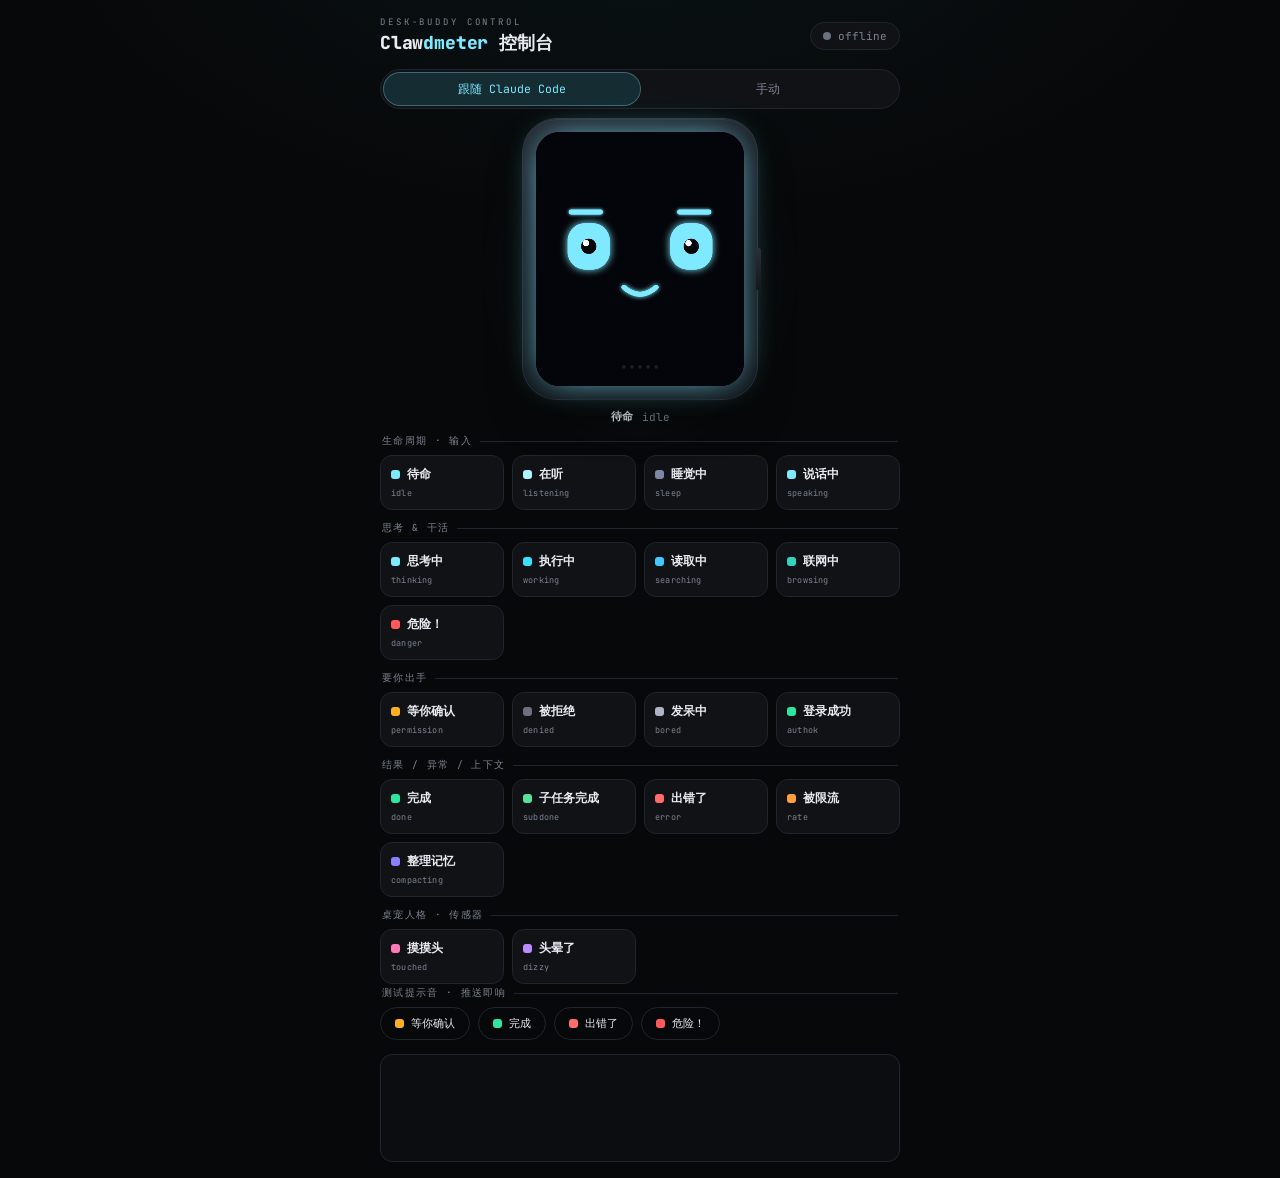
==== desktop/web/index.html @ 97e67f5c "feat(desktop): pywebview control console for the desk-buddy Add desktop/ — a macOS app (Python + pyw" ====
<!DOCTYPE html>
<html lang="zh-CN">
<head>
<meta charset="UTF-8">
<meta name="viewport" content="width=device-width, initial-scale=1.0">
<title>Clawdmeter Console</title>
<link rel="preconnect" href="https://fonts.googleapis.com">
<link href="https://fonts.googleapis.com/css2?family=JetBrains+Mono:wght@400;500;700;800&display=swap" rel="stylesheet">
<link rel="stylesheet" href="css/console.css">
</head>
<body>
  <div class="top">
    <div class="brand">
      <div class="kicker">desk-buddy control</div>
      <h1>Claw<span class="x">dmeter</span> 控制台</h1>
    </div>
    <div class="pill" id="pill"><span class="dot"></span><span id="pillText">offline</span></div>
  </div>

  <div class="modebar">
    <div class="seg" id="seg">
      <button data-mode="auto" class="on">跟随 Claude Code</button>
      <button data-mode="manual">手动</button>
    </div>
  </div>

  <div class="stage">
    <div class="glow" id="glow"></div>
    <div class="device"><canvas id="face" width="472" height="576"></canvas></div>
    <div class="nameplate">
      <span><b id="npLabel">待命</b></span>
      <span id="npId" style="color:var(--dim)">idle</span>
      <span class="src" id="npSrc" style="display:none">manual</span>
    </div>
  </div>

  <div class="controls" id="controls"></div>

  <div class="cuebar">
    <div class="gh">测试提示音 · 推送即响</div>
    <div class="cuerow" id="cuerow"></div>
  </div>

  <div class="log" id="log"></div>

  <script src="js/moods.js"></script>
  <script src="js/face.js"></script>
  <script src="js/console.js"></script>
  <script src="js/bridge.js"></script>
</body>
</html>
---- desktop/web/css/console.css ----
:root{
  --bg:#070809; --panel:#101216; --frame-edge:#2b2f3a; --ink:#e8ecf2;
  --dim:#7c8493; --line:#21242c; --accent:#38e1ff;
  --ok:#2ee6a0; --off:#6b7180;
}
*{box-sizing:border-box;margin:0;padding:0}
html{min-height:100%}
body{
  background:var(--bg);color:var(--ink);
  font-family:"JetBrains Mono",ui-monospace,"PingFang SC","Microsoft YaHei",monospace;
  display:flex;flex-direction:column;align-items:center;
  padding:16px 16px 16px;overflow-x:hidden;min-height:100%;
  background-attachment:fixed;
  background-image:radial-gradient(1000px 520px at 50% -10%, rgba(56,225,255,.05), transparent 60%);
}

/* ── header ── */
.top{width:100%;max-width:520px;display:flex;align-items:center;justify-content:space-between;margin-bottom:6px}
.brand .kicker{font-size:9px;letter-spacing:.32em;color:var(--dim);text-transform:uppercase}
.brand h1{font-size:18px;font-weight:800;letter-spacing:-.01em;margin-top:3px}
.brand h1 .x{color:var(--accent);transition:color .4s}
.pill{display:flex;align-items:center;gap:7px;font-size:11px;color:var(--dim);
  border:1px solid var(--line);border-radius:999px;padding:6px 12px;background:var(--panel)}
.pill .dot{width:8px;height:8px;border-radius:50%;background:var(--off);transition:background .3s,box-shadow .3s}
.pill.on{color:var(--ink)}
.pill.on .dot{background:var(--ok);box-shadow:0 0 10px var(--ok)}

/* ── mode toggle ── */
.modebar{width:100%;max-width:520px;display:flex;align-items:center;gap:10px;margin:8px 0 4px}
.seg{display:flex;background:var(--panel);border:1px solid var(--line);border-radius:999px;padding:3px;flex:1}
.seg button{flex:1;font-family:inherit;font-size:11.5px;cursor:pointer;color:var(--dim);
  background:transparent;border:0;border-radius:999px;padding:8px 6px;transition:.2s}
.seg button.on{background:rgba(56,225,255,.12);color:var(--accent);box-shadow:0 0 0 1px color-mix(in srgb,var(--accent) 40%,transparent)}

/* ── preview stage ── */
.stage{position:relative;display:flex;flex-direction:column;align-items:center;margin:6px 0 10px}
.glow{position:absolute;inset:-70px;border-radius:50%;
  background:radial-gradient(closest-side, var(--accent), transparent 72%);
  opacity:.16;filter:blur(30px);transition:opacity .5s, background .5s;pointer-events:none;z-index:0}
.device{position:relative;z-index:1;padding:13px;border-radius:34px;
  background:linear-gradient(160deg,#23262f,#101218 70%);
  box-shadow:0 1px 0 rgba(255,255,255,.05) inset,0 22px 50px -20px rgba(0,0,0,.8),0 0 0 1px var(--frame-edge)}
.device::after{content:"";position:absolute;right:-4px;top:46%;width:5px;height:42px;border-radius:4px;background:linear-gradient(#2b2f3a,#15171d)}
canvas{display:block;width:208px;height:254px;border-radius:24px;background:#04050a;
  box-shadow:0 0 0 1px #000 inset, 0 0 34px -8px var(--accent);transition:box-shadow .5s}
.nameplate{text-align:center;font-size:11px;color:var(--dim);margin-top:10px;display:flex;gap:9px;align-items:center;justify-content:center}
.nameplate b{color:var(--ink);font-weight:600}
.nameplate .src{font-size:8.5px;letter-spacing:.12em;text-transform:uppercase;color:var(--accent);
  border:1px solid color-mix(in srgb,var(--accent) 35%,transparent);border-radius:999px;padding:2px 7px}

/* ── state grid ── */
.controls{width:100%;max-width:520px;display:flex;flex-direction:column;gap:11px}
.group .gh{font-size:9.5px;letter-spacing:.14em;text-transform:uppercase;color:var(--dim);margin:0 2px 7px;display:flex;align-items:center;gap:8px}
.group .gh::after{content:"";flex:1;height:1px;background:var(--line)}
.grid{display:grid;grid-template-columns:repeat(4,minmax(0,1fr));gap:8px}
button.chip{font-family:inherit;cursor:pointer;text-align:left;background:var(--panel);color:var(--ink);
  border:1px solid var(--line);border-radius:12px;padding:10px 10px;transition:transform .12s,border-color .25s,background .25s}
button.chip:hover{transform:translateY(-2px);border-color:#3a3f4b;background:#14171d}
button.chip:active{transform:translateY(0)}
button.chip .nm{display:flex;align-items:center;font-size:12px;font-weight:700}
button.chip .id{display:block;font-size:8.5px;color:var(--dim);margin-top:4px;letter-spacing:.02em}
button.chip.on{border-color:var(--accent);background:rgba(56,225,255,.08)}
.swatch{width:9px;height:9px;border-radius:3px;display:inline-block;margin-right:7px;flex:none}

/* ── cue test row ── */
.cuebar{width:100%;max-width:520px;margin-top:2px}
.cuebar .gh{font-size:9.5px;letter-spacing:.14em;text-transform:uppercase;color:var(--dim);margin:0 2px 7px;display:flex;align-items:center;gap:8px}
.cuebar .gh::after{content:"";flex:1;height:1px;background:var(--line)}
.cuerow{display:flex;gap:8px;flex-wrap:wrap}
button.cue{font-family:inherit;font-size:11px;cursor:pointer;color:var(--ink);background:transparent;
  border:1px solid var(--line);border-radius:999px;padding:8px 14px;transition:.2s;display:flex;align-items:center}
button.cue:hover{border-color:#3a3f4b;background:#14171d}

/* ── log strip ── */
.log{width:100%;max-width:520px;margin-top:14px;height:108px;overflow-y:auto;
  background:#0b0d11;border:1px solid var(--line);border-radius:12px;padding:9px 11px;
  font-size:10.5px;line-height:1.65;color:var(--dim)}
.log div{white-space:pre-wrap;word-break:break-word}
.log::-webkit-scrollbar{width:7px}
.log::-webkit-scrollbar-thumb{background:#222730;border-radius:7px}

@media(max-width:500px){.grid{grid-template-columns:repeat(3,1fr)}}
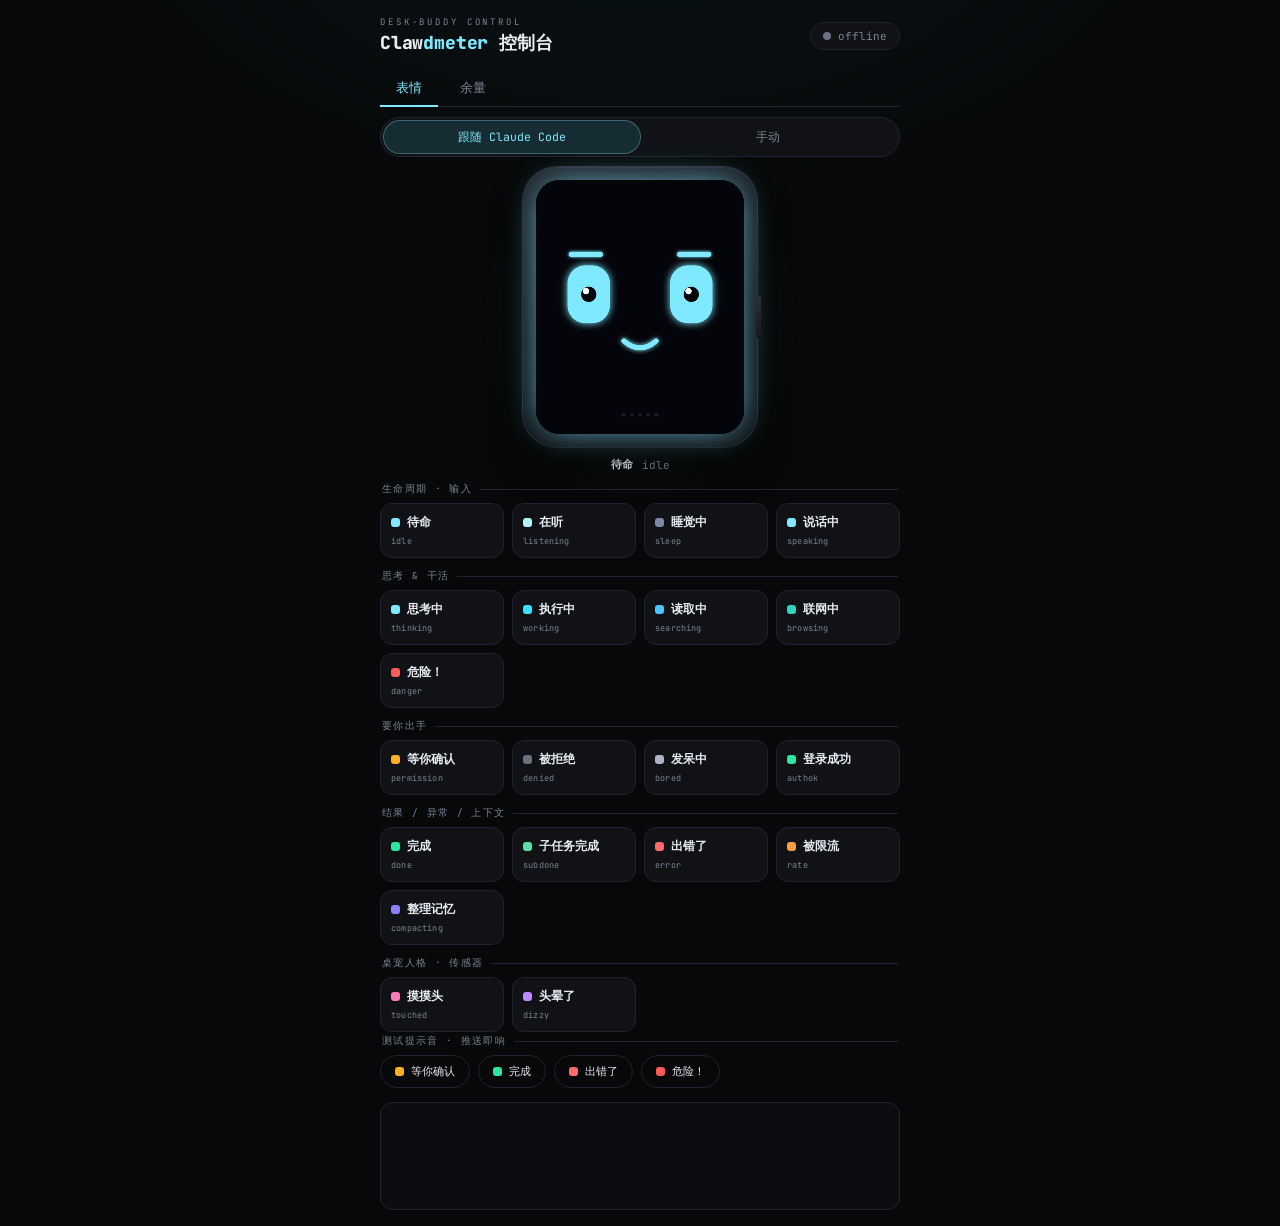
==== commit fa80fd1b: "feat(desktop): usage monitor page + menu-bar usage + animated tray face - Decouple token-usage fetch" ====
--- a/desktop/web/index.html
+++ b/desktop/web/index.html
@@ -17,28 +17,57 @@
     <div class="pill" id="pill"><span class="dot"></span><span id="pillText">offline</span></div>
   </div>
 
-  <div class="modebar">
-    <div class="seg" id="seg">
-      <button data-mode="auto" class="on">跟随 Claude Code</button>
-      <button data-mode="manual">手动</button>
+  <div class="tabs" id="tabs">
+    <button data-tab="face" class="on">表情</button>
+    <button data-tab="usage">余量</button>
+  </div>
+
+  <div class="page" id="page-face">
+    <div class="modebar">
+      <div class="seg" id="seg">
+        <button data-mode="auto" class="on">跟随 Claude Code</button>
+        <button data-mode="manual">手动</button>
+      </div>
+    </div>
+
+    <div class="stage">
+      <div class="glow" id="glow"></div>
+      <div class="device"><canvas id="face" width="472" height="576"></canvas></div>
+      <div class="nameplate">
+        <span><b id="npLabel">待命</b></span>
+        <span id="npId" style="color:var(--dim)">idle</span>
+        <span class="src" id="npSrc" style="display:none">manual</span>
+      </div>
+    </div>
+
+    <div class="controls" id="controls"></div>
+
+    <div class="cuebar">
+      <div class="gh">测试提示音 · 推送即响</div>
+      <div class="cuerow" id="cuerow"></div>
     </div>
   </div>
 
-  <div class="stage">
-    <div class="glow" id="glow"></div>
-    <div class="device"><canvas id="face" width="472" height="576"></canvas></div>
-    <div class="nameplate">
-      <span><b id="npLabel">待命</b></span>
-      <span id="npId" style="color:var(--dim)">idle</span>
-      <span class="src" id="npSrc" style="display:none">manual</span>
+  <div class="page" id="page-usage" style="display:none">
+    <div class="usage" id="usageCard">
+      <div class="urow" data-k="session">
+        <div class="uhead"><span class="ulabel">5 小时窗口</span><span class="upct" id="uSessionPct">—</span></div>
+        <div class="bar"><div class="fill" id="uSessionFill"></div></div>
+        <div class="ureset" id="uSessionReset">—</div>
+      </div>
+      <div class="urow" data-k="weekly">
+        <div class="uhead"><span class="ulabel">7 天窗口</span><span class="upct" id="uWeeklyPct">—</span></div>
+        <div class="bar"><div class="fill" id="uWeeklyFill"></div></div>
+        <div class="ureset" id="uWeeklyReset">—</div>
+      </div>
+      <div class="ufoot">
+        <span class="ust" id="uStatus">—</span>
+        <span class="uspacer"></span>
+        <span class="uupdated" id="uUpdated"></span>
+        <button class="urefresh" id="uRefresh">刷新</button>
+      </div>
     </div>
-  </div>
-
-  <div class="controls" id="controls"></div>
-
-  <div class="cuebar">
-    <div class="gh">测试提示音 · 推送即响</div>
-    <div class="cuerow" id="cuerow"></div>
+    <div class="usage-empty" id="usageEmpty">暂无余量数据 · 等待抓取或检查登录</div>
   </div>
 
   <div class="log" id="log"></div>
--- a/desktop/web/css/console.css
+++ b/desktop/web/css/console.css
@@ -24,6 +24,42 @@
 .pill .dot{width:8px;height:8px;border-radius:50%;background:var(--off);transition:background .3s,box-shadow .3s}
 .pill.on{color:var(--ink)}
 .pill.on .dot{background:var(--ok);box-shadow:0 0 10px var(--ok)}
+
+/* ── top tabs (表情 / 余量) ── */
+.tabs{width:100%;max-width:520px;display:flex;gap:6px;margin:10px 0 2px;
+  border-bottom:1px solid var(--line);padding-bottom:0}
+.tabs button{flex:0 0 auto;font-family:inherit;font-size:12.5px;cursor:pointer;color:var(--dim);
+  background:transparent;border:0;border-bottom:2px solid transparent;
+  padding:8px 16px;margin-bottom:-1px;transition:.2s}
+.tabs button:hover{color:var(--ink)}
+.tabs button.on{color:var(--accent);border-bottom-color:var(--accent)}
+.page{width:100%;max-width:520px;display:flex;flex-direction:column;align-items:center}
+
+/* ── usage page ── */
+.usage{width:100%;max-width:520px;background:var(--panel);border:1px solid var(--line);
+  border-radius:14px;padding:18px 16px 14px;margin-top:14px;display:flex;flex-direction:column;gap:18px}
+.urow{display:flex;flex-direction:column;gap:8px}
+.uhead{display:flex;align-items:baseline;justify-content:space-between}
+.ulabel{font-size:12px;color:var(--dim);letter-spacing:.04em}
+.upct{font-size:24px;font-weight:800;color:var(--ink);font-variant-numeric:tabular-nums}
+.bar{width:100%;height:10px;border-radius:6px;background:#0b0d11;
+  border:1px solid var(--line);overflow:hidden}
+.fill{height:100%;width:0;border-radius:6px;transition:width .5s ease,background .3s}
+.fill.lo{background:linear-gradient(90deg,#1f9d6b,var(--ok))}
+.fill.mid{background:linear-gradient(90deg,#caa23a,#ffb020)}
+.fill.hi{background:linear-gradient(90deg,#c4453a,#ff5a5a)}
+.ureset{font-size:10.5px;color:var(--dim);letter-spacing:.04em}
+.ufoot{display:flex;align-items:center;gap:10px;margin-top:2px;
+  padding-top:12px;border-top:1px solid var(--line)}
+.ust{font-size:10.5px;color:var(--dim)}
+.uspacer{flex:1}
+.uupdated{font-size:10px;color:var(--off)}
+.urefresh{font-family:inherit;font-size:11px;cursor:pointer;color:var(--accent);
+  background:transparent;border:1px solid color-mix(in srgb,var(--accent) 40%,transparent);
+  border-radius:999px;padding:6px 14px;transition:.2s}
+.urefresh:hover{background:rgba(56,225,255,.1)}
+.usage-empty{width:100%;max-width:520px;margin-top:14px;padding:30px 16px;text-align:center;
+  font-size:12px;color:var(--off);background:var(--panel);border:1px dashed var(--line);border-radius:14px}
 
 /* ── mode toggle ── */
 .modebar{width:100%;max-width:520px;display:flex;align-items:center;gap:10px;margin:8px 0 4px}
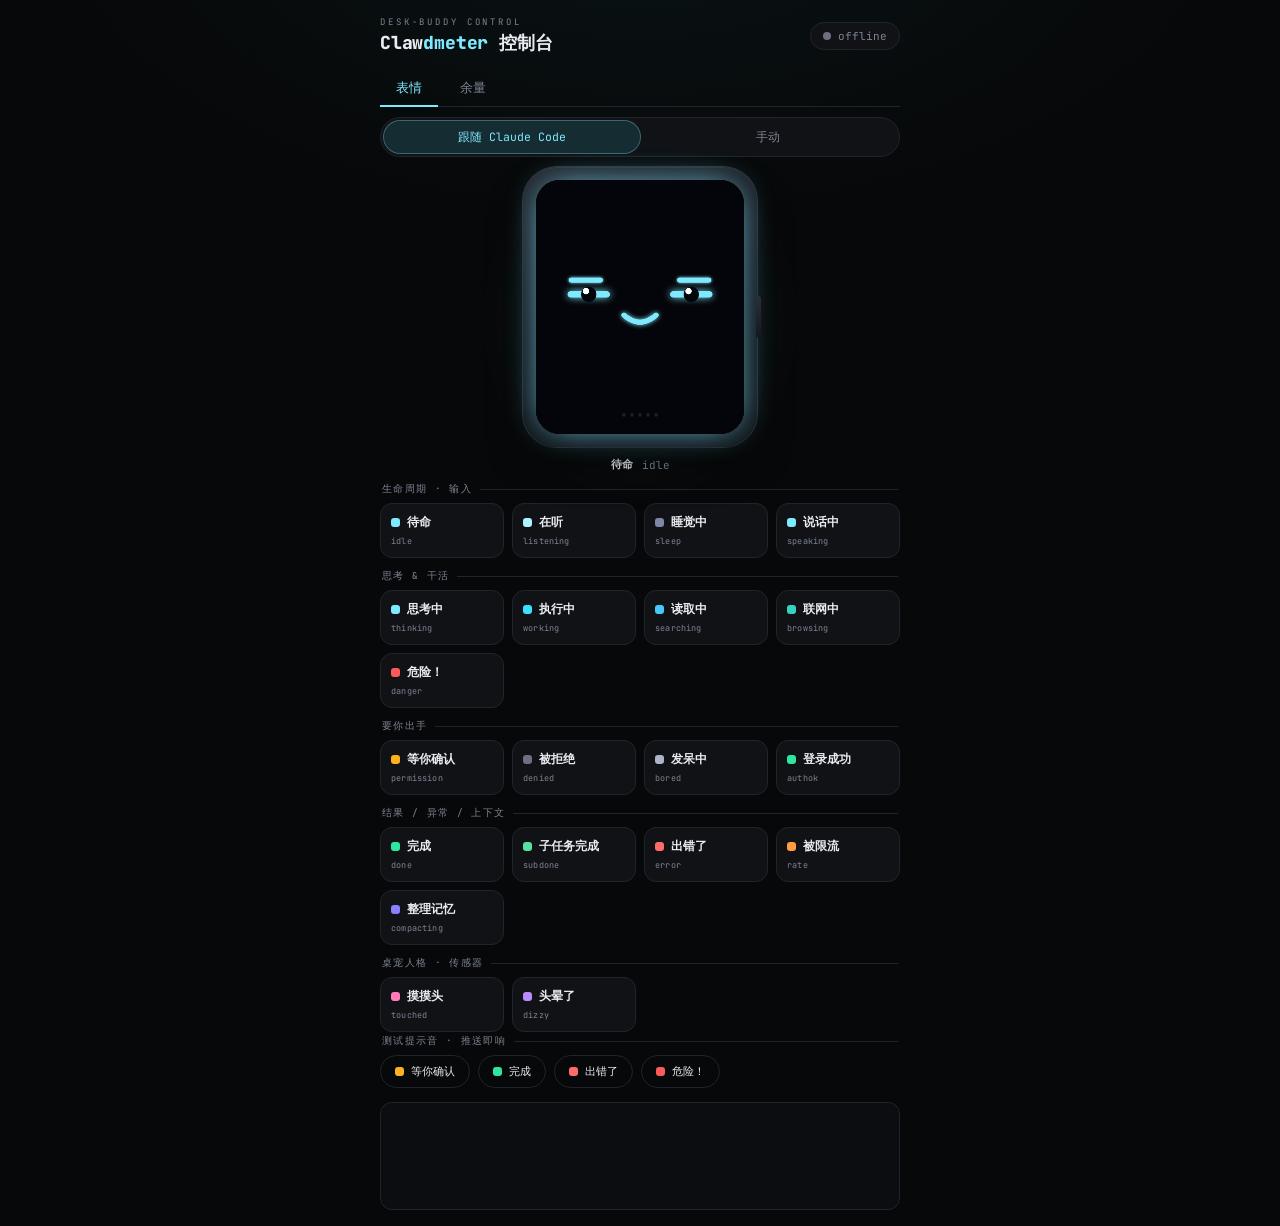
==== commit 97924370: "feat(desktop): package ClawdSticker as menu-bar .app + release workflow - PyInstaller spec/entry/bui" ====
--- a/desktop/web/index.html
+++ b/desktop/web/index.html
@@ -3,7 +3,7 @@
 <head>
 <meta charset="UTF-8">
 <meta name="viewport" content="width=device-width, initial-scale=1.0">
-<title>Clawdmeter Console</title>
+<title>ClawdSticker</title>
 <link rel="preconnect" href="https://fonts.googleapis.com">
 <link href="https://fonts.googleapis.com/css2?family=JetBrains+Mono:wght@400;500;700;800&display=swap" rel="stylesheet">
 <link rel="stylesheet" href="css/console.css">
